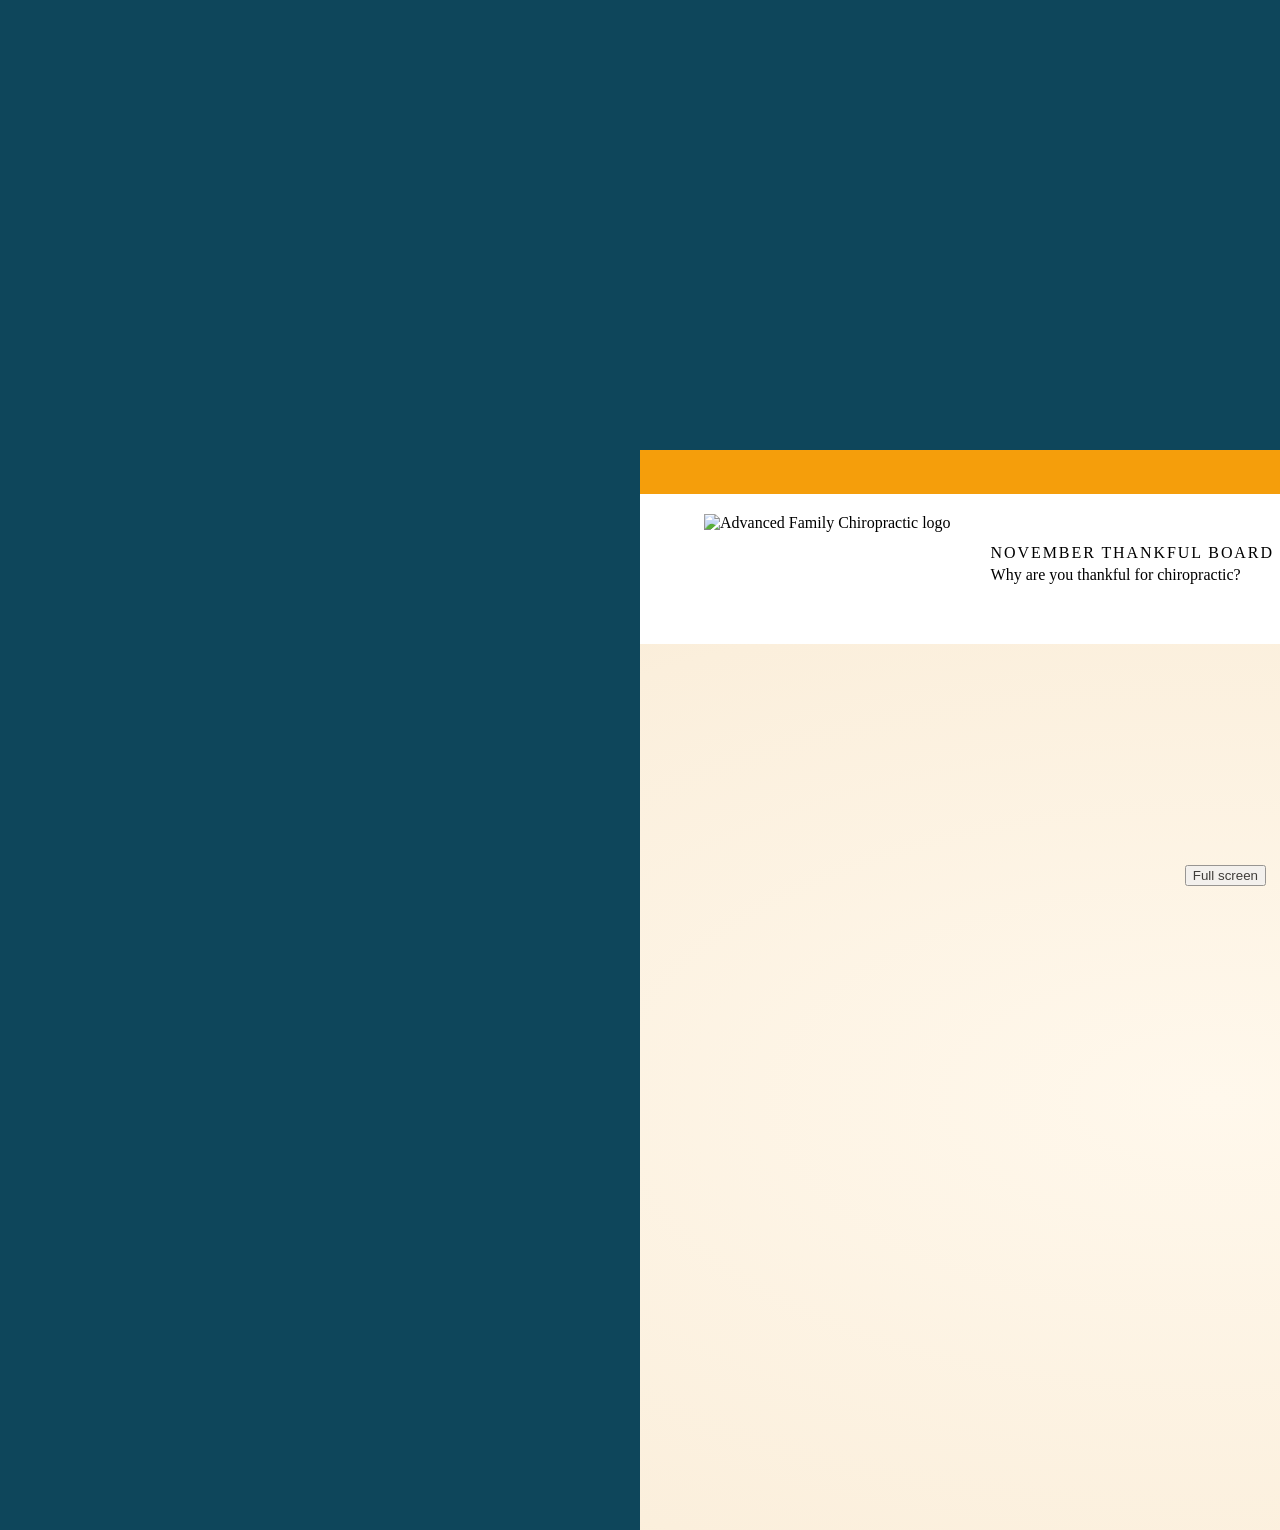
==== tv/index.html @ f01b8c11 "Add hub, patient, staff and TV mockup screens" ====
<!doctype html><html lang="en"><head><meta charset="utf-8"><meta name="viewport" content="width=device-width, initial-scale=1"><meta name="robots" content="noindex, nofollow"><link rel="preconnect" href="https://fonts.googleapis.com"><link rel="preconnect" href="https://fonts.gstatic.com" crossorigin><link href="https://fonts.googleapis.com/css2?family=Manrope:wght@400;500;600;700;800&family=Plus+Jakarta+Sans:wght@600;700;800&family=Caveat:wght@600&display=swap" rel="stylesheet"><title>Waiting room TV: AFC thankful board (design preview)</title><link rel="stylesheet" href="../assets/styles.css">
<style>
html,body{height:100%;overflow:hidden;background:#0E465B}
#stage{position:absolute;left:50%;top:50%;width:1920px;height:1080px;transform-origin:center center;background:radial-gradient(ellipse at 30% 60%,#FFF8EC 0%,#FBEFDC 55%,#F3E2C6 100%);overflow:hidden}
.tvbanner{position:absolute;top:0;left:0;right:0;height:44px;background:#F59E0B;color:#1f1300;font:800 22px/44px var(--font-body);text-align:center;letter-spacing:.03em;z-index:5}
.tvhead{position:absolute;top:44px;left:0;right:0;height:150px;display:flex;align-items:center;padding:0 64px;gap:40px;background:#fff;border-bottom:6px solid var(--primary)}
.tvhead img{height:110px}
.tvhead .t{flex:1}
.tvhead small{font:800 24px var(--font-body);color:var(--primary);text-transform:uppercase;letter-spacing:.12em}
.tvhead h1{font:800 54px/1.1 var(--font-heading);color:var(--primary-dark);margin-top:4px}
.count{text-align:right;font:700 24px var(--font-body);color:var(--slate)}
.count b{display:block;font:800 72px/1 var(--font-heading);color:var(--primary)}
#art{position:absolute;left:40px;top:205px;width:860px;height:860px}
.slot{transition:fill .8s,opacity .8s,transform .8s}
.slot.empty{fill:#fff;fill-opacity:.55;stroke:#96BDCB;stroke-width:4;stroke-dasharray:12 10}
.slot.lit{filter:drop-shadow(0 0 16px rgba(255,200,60,.95))}
@keyframes pop{0%{transform:scale(.2);opacity:0}70%{transform:scale(1.08)}100%{transform:scale(1);opacity:1}}
.new{animation:pop 1s ease-out both;transform-box:fill-box;transform-origin:50% 100%}
.spot{position:absolute;left:940px;top:250px;width:920px;height:640px;background:#fff;border-radius:36px;box-shadow:0 24px 60px rgba(14,70,91,.18);padding:64px 70px;display:flex;flex-direction:column;justify-content:center;border-top:14px solid var(--primary)}
.spot .eyebrow{font:800 26px var(--font-body);color:var(--primary);letter-spacing:.08em;text-transform:uppercase;display:flex;gap:18px;align-items:center}
.spot .eyebrow .tag{background:#FEF3C7;color:#92400E;border-radius:999px;padding:4px 18px;font-size:22px;letter-spacing:.04em}
.spot .eyebrow .tag.fresh{background:#DCFCE7;color:#166534}
.spot .msg{font:800 72px/1.18 var(--font-heading);color:var(--ink);margin-top:28px;transition:opacity .5s}
.spot .msg.small{font-size:58px}
.spot img{width:100%;max-height:400px;object-fit:contain;margin-top:20px}
.spot .fade{opacity:0}
.dots{display:flex;gap:12px;margin-top:40px;flex-wrap:wrap}
.dots i{width:18px;height:18px;border-radius:50%;background:#E5EAF0}
.dots i.on{background:var(--primary)}
.foot{position:absolute;left:940px;top:920px;width:920px;display:flex;align-items:center;gap:28px;color:var(--primary-dark)}
.qr{width:120px;height:120px;border-radius:14px;background:#fff;border:4px dashed var(--primary-light);display:grid;place-items:center;font:800 18px/1.2 var(--font-body);color:var(--primary);text-align:center;flex:none}
.foot b{font:800 40px var(--font-heading);display:block}
.foot span{font:600 26px var(--font-body);color:var(--slate)}
#fs{position:fixed;right:14px;bottom:14px;z-index:9;opacity:.75}
.empty-msg{font:700 56px/1.2 var(--font-heading);color:var(--primary-dark)}
</style></head><body>
<div id="stage">
<div class="tvbanner">Design preview, not live. Sample notes only.</div>
<header class="tvhead"><img src="https://www.afctricities.com/wp-content/uploads/2026/04/Advanced-Family-Chiropractic-Logo-v1.png" alt="Advanced Family Chiropractic logo"><div class="t"><small id="month">November thankful board</small><h1 id="question">Why are you thankful for chiropractic?</h1></div><div class="count"><b id="num">0</b><span id="unit">feathers of thanks</span></div></header>
<svg id="art" viewBox="0 0 900 900" aria-label="Thankful board artwork"></svg>
<section class="spot" id="spot"></section>
<div class="foot"><div class="qr">QR code<br>goes here</div><div><b>Add your note!</b><span>Scan the code or ask for the office iPad.</span></div></div>
</div>
<button class="btn small ghost" id="fs">Full screen</button>
<script src="../assets/app.js"></script>
<script>
(function(){
var NS='http://www.w3.org/2000/svg',art=document.getElementById('art'),E=AFC.esc;
var COLORS={turkey:['#C2410C','#F59E0B','#B91C1C','#D97706','#176D8C','#EA580C','#92400E','#FBBF24','#9F1239','#0E465B','#E8590C','#CA8A04'],
ornaments:['#B91C1C','#FBBF24','#176D8C','#E5E7EB','#9F1239','#F59E0B','#0E465B','#96BDCB'],
hearts:['#E0457B','#BE185D','#F472B6','#B91C1C','#FB7185','#9F1239','#F9A8D4']};
var seen=null,idx=0,timer=null,fresh=null;
function el(t,a,p){var e=document.createElementNS(NS,t);for(var k in a)e.setAttribute(k,a[k]);(p||art).appendChild(e);return e;}
function slots(theme){
 var s=[];
 if(theme==='turkey'){
  var outer=[],inner=[];
  for(var i=0;i<12;i++)outer.push(-77+i*14);
  for(var j=0;j<9;j++)inner.push(-64+j*16);
  function ord(a){return a.slice().sort(function(x,y){return Math.abs(x)-Math.abs(y)||x-y;});}
  ord(outer).forEach(function(a){s.push({kind:'feather',a:a,len:410,w:66});});
  ord(inner).forEach(function(a){s.push({kind:'feather',a:a,len:300,w:58});});
 }else if(theme==='ornaments'){
  for(var r=1;r<=6;r++){var y=210+r*88;var half=(y-90)*0.33;for(var k=0;k<r;k++){var x=r===1?450:450-half+(2*half)*k/(r-1);s.push({kind:'orn',x:x,y:y});}}
 }else{
  ['.##.##.','#######','#######','.#####.','..###..','...#...'].forEach(function(row,gy){row.split('').forEach(function(ch,gx){if(ch==='#')s.push({kind:'heart',x:450+(gx-3)*112,y:190+gy*108});});});
 }
 return s;
}
function drawArt(theme,count,lit,newIdx){
 art.innerHTML='';var S=slots(theme),pal=COLORS[theme];
 if(theme==='turkey'){
  el('ellipse',{cx:450,cy:860,rx:330,ry:26,fill:'#E9D5B0'});
  var g=el('g',{});
  S.slice().reverse().forEach(function(sl,ri){var i=S.length-1-ri;var filled=i<count;
   var fg=el('g',{transform:'translate(450 600) rotate('+sl.a+')'},g);
   var p=el('path',{d:'M0 0C-'+sl.w+' -'+sl.len*0.35+' -'+sl.w+' -'+sl.len*0.75+' 0 -'+sl.len+'C'+sl.w+' -'+sl.len*0.75+' '+sl.w+' -'+sl.len*0.35+' 0 0Z','class':'slot '+(filled?'':'empty')+(i===lit?' lit':'')+(i===newIdx?' new':''),fill:filled?pal[i%pal.length]:'#fff'},fg);
   if(filled)el('path',{d:'M0 -20L0 -'+(sl.len-30),stroke:'rgba(255,255,255,.55)','stroke-width':5,'stroke-linecap':'round',fill:'none'},fg);
  });
  el('path',{d:'M405 790l-10 60M395 850l-25 14M395 850l0 18M395 850l22 12M495 790l10 60M505 850l-22 12M505 850l0 18M505 850l25 14',stroke:'#E8590C','stroke-width':12,'stroke-linecap':'round',fill:'none'});
  el('ellipse',{cx:450,cy:640,rx:165,ry:175,fill:'#8B5A2B'});
  el('ellipse',{cx:450,cy:680,rx:105,ry:125,fill:'#C08552'});
  el('path',{d:'M330 600q-40 80 10 150q30-60 30-130z',fill:'#6F4520'});el('path',{d:'M570 600q40 80-10 150q-30-60-30-130z',fill:'#6F4520'});
  el('circle',{cx:450,cy:430,r:88,fill:'#A0522D'});
  el('circle',{cx:418,cy:410,r:20,fill:'#fff'});el('circle',{cx:482,cy:410,r:20,fill:'#fff'});
  el('circle',{cx:422,cy:414,r:10,fill:'#0F172A'});el('circle',{cx:478,cy:414,r:10,fill:'#0F172A'});
  el('path',{d:'M428 446l22 38l22-38z',fill:'#F59E0B'});
  el('path',{d:'M462 460q24 18 10 62q-26-10-20-50z',fill:'#B91C1C'});
  el('ellipse',{cx:395,cy:462,rx:16,ry:9,fill:'#E9967A',opacity:.7});el('ellipse',{cx:505,cy:462,rx:16,ry:9,fill:'#E9967A',opacity:.7});
 }else if(theme==='ornaments'){
  el('rect',{x:410,y:800,width:80,height:70,rx:8,fill:'#7C4A21'});
  el('path',{d:'M450 90L790 810H110Z',fill:'#2F6E4F'});
  el('path',{d:'M450 90L640 500H260Z',fill:'#3B8762',opacity:.6});
  el('path',{d:'M450 40l14 30 32 4-24 22 6 32-28-16-28 16 6-32-24-22 32-4z',fill:'#FBBF24'});
  S.forEach(function(sl,i){var filled=i<count;el('line',{x1:sl.x,y1:sl.y-44,x2:sl.x,y2:sl.y-30,stroke:'#CBD5E1','stroke-width':4});
   el('circle',{cx:sl.x,cy:sl.y,r:30,'class':'slot '+(filled?'':'empty')+(i===lit?' lit':'')+(i===newIdx?' new':''),fill:filled?pal[i%pal.length]:'#fff'});});
 }else{
  S.forEach(function(sl,i){var filled=i<count;var x=sl.x,y=sl.y;
   el('path',{d:'M'+x+' '+(y+42)+'C'+(x-70)+' '+(y-5)+' '+(x-52)+' '+(y-55)+' '+x+' '+(y-24)+'C'+(x+52)+' '+(y-55)+' '+(x+70)+' '+(y-5)+' '+x+' '+(y+42)+'Z','class':'slot '+(filled?'':'empty')+(i===lit?' lit':'')+(i===newIdx?' new':''),fill:filled?pal[i%pal.length]:'#fff'});});
 }
 return S.length;
}
function approved(){return AFC.all().filter(function(n){return n.status==='approved';}).sort(function(a,b){return (a.approvedTs||a.ts)-(b.approvedTs||b.ts);});}
function render(newId){
 var th=AFC.theme(),list=approved(),total;
 document.getElementById('question').textContent=th.question;
 document.getElementById('month').textContent=th.month+(th.live?' thankful board':' theme preview, coming soon');
 document.getElementById('num').textContent=list.length;
 document.getElementById('unit').textContent=(list.length===1?th.unit:th.units)+' of thanks';
 if(idx>=list.length)idx=0;
 var newIdx=-1;if(newId){list.forEach(function(n,i){if(n.id===newId){idx=i;newIdx=i;}});}
 total=drawArt(th.id,Math.min(list.length,99),list.length?idx:-1,newIdx);
 var spot=document.getElementById('spot');
 if(!list.length){spot.innerHTML='<div class="eyebrow">Our thankful board</div><div class="empty-msg" style="margin-top:24px">Be the first to add a '+th.unit+'!</div>';return;}
 var n=list[idx],shown=Math.min(list.length,total);
 var tag=n.sample?'<span class="tag">Sample</span>':(n.id===fresh?'<span class="tag fresh">New</span>':'');
 var body=n.type==='ink'?'<img src="'+n.img+'" alt="Handwritten thankful note">':'<div class="msg'+(n.text.length>60?' small':'')+'">&ldquo;'+E(n.text)+'&rdquo;</div>';
 spot.innerHTML='<div class="eyebrow">Thankful note '+(idx+1)+' of '+list.length+tag+'</div>'+body+'<div class="dots">'+list.map(function(_,i){return '<i class="'+(i===idx?'on':'')+'"></i>';}).join('')+'</div>';
}
function cycle(){clearInterval(timer);timer=setInterval(function(){var l=approved();if(l.length>1){idx=(idx+1)%l.length;render();}},7000);}
function changed(){
 var ids=approved().map(function(n){return n.id;});var newId=null;
 if(seen){ids.forEach(function(id){if(seen.indexOf(id)<0)newId=id;});}
 seen=ids;if(newId)fresh=newId;render(newId);if(newId)cycle();
}
function fit(){var s=Math.min(innerWidth/1920,innerHeight/1080);document.getElementById('stage').style.transform='translate(-50%,-50%) scale('+s+')';}
window.addEventListener('resize',fit);fit();
document.getElementById('fs').onclick=function(){if(document.documentElement.requestFullscreen)document.documentElement.requestFullscreen();};
var hideT;document.addEventListener('mousemove',function(){var b=document.getElementById('fs');b.style.display='';clearTimeout(hideT);hideT=setTimeout(function(){b.style.display='none';},3000);});
AFC.onChange(changed);changed();cycle();
})();
</script></body></html>
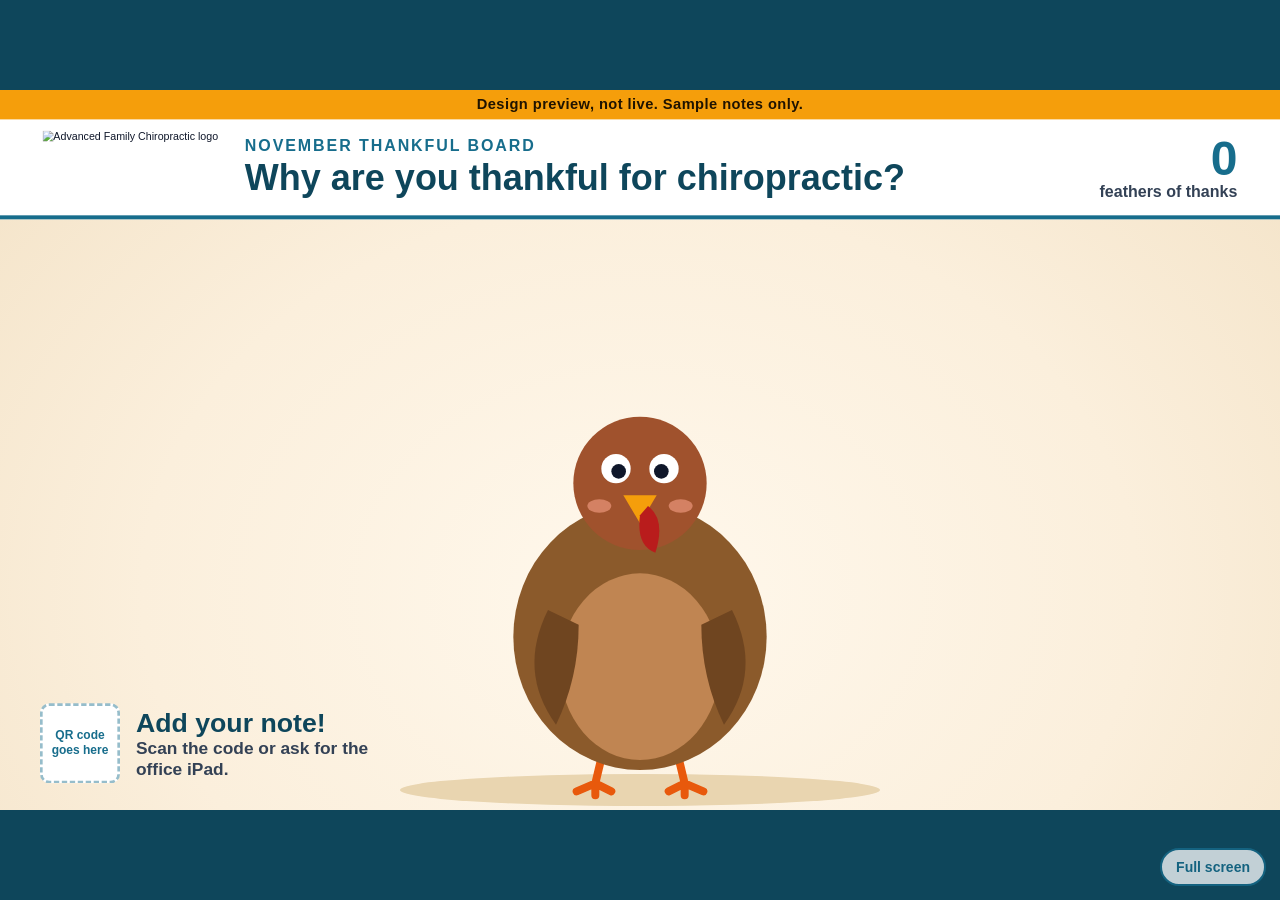
==== commit a0bccbd8: "TV view: turkey alone until a note is approved; each approved note becomes a feather with the words " ====
--- a/tv/index.html
+++ b/tv/index.html
@@ -1,132 +1,116 @@
 <!doctype html><html lang="en"><head><meta charset="utf-8"><meta name="viewport" content="width=device-width, initial-scale=1"><meta name="robots" content="noindex, nofollow"><link rel="preconnect" href="https://fonts.googleapis.com"><link rel="preconnect" href="https://fonts.gstatic.com" crossorigin><link href="https://fonts.googleapis.com/css2?family=Manrope:wght@400;500;600;700;800&family=Plus+Jakarta+Sans:wght@600;700;800&family=Caveat:wght@600&display=swap" rel="stylesheet"><title>Waiting room TV: AFC thankful board (design preview)</title><link rel="stylesheet" href="../assets/styles.css">
 <style>
 html,body{height:100%;overflow:hidden;background:#0E465B}
-#stage{position:absolute;left:50%;top:50%;width:1920px;height:1080px;transform-origin:center center;background:radial-gradient(ellipse at 30% 60%,#FFF8EC 0%,#FBEFDC 55%,#F3E2C6 100%);overflow:hidden}
+#stage{position:absolute;left:50%;top:50%;width:1920px;height:1080px;transform-origin:center center;background:radial-gradient(ellipse at 50% 70%,#FFF8EC 0%,#FBEFDC 55%,#F3E2C6 100%);overflow:hidden}
 .tvbanner{position:absolute;top:0;left:0;right:0;height:44px;background:#F59E0B;color:#1f1300;font:800 22px/44px var(--font-body);text-align:center;letter-spacing:.03em;z-index:5}
-.tvhead{position:absolute;top:44px;left:0;right:0;height:150px;display:flex;align-items:center;padding:0 64px;gap:40px;background:#fff;border-bottom:6px solid var(--primary)}
+.tvhead{position:absolute;top:44px;left:0;right:0;height:150px;display:flex;align-items:center;padding:0 64px;gap:40px;background:#fff;border-bottom:6px solid var(--primary);z-index:4}
 .tvhead img{height:110px}
 .tvhead .t{flex:1}
 .tvhead small{font:800 24px var(--font-body);color:var(--primary);text-transform:uppercase;letter-spacing:.12em}
 .tvhead h1{font:800 54px/1.1 var(--font-heading);color:var(--primary-dark);margin-top:4px}
 .count{text-align:right;font:700 24px var(--font-body);color:var(--slate)}
 .count b{display:block;font:800 72px/1 var(--font-heading);color:var(--primary)}
-#art{position:absolute;left:40px;top:205px;width:860px;height:860px}
-.slot{transition:fill .8s,opacity .8s,transform .8s}
-.slot.empty{fill:#fff;fill-opacity:.55;stroke:#96BDCB;stroke-width:4;stroke-dasharray:12 10}
-.slot.lit{filter:drop-shadow(0 0 16px rgba(255,200,60,.95))}
-@keyframes pop{0%{transform:scale(.2);opacity:0}70%{transform:scale(1.08)}100%{transform:scale(1);opacity:1}}
-.new{animation:pop 1s ease-out both;transform-box:fill-box;transform-origin:50% 100%}
-.spot{position:absolute;left:940px;top:250px;width:920px;height:640px;background:#fff;border-radius:36px;box-shadow:0 24px 60px rgba(14,70,91,.18);padding:64px 70px;display:flex;flex-direction:column;justify-content:center;border-top:14px solid var(--primary)}
-.spot .eyebrow{font:800 26px var(--font-body);color:var(--primary);letter-spacing:.08em;text-transform:uppercase;display:flex;gap:18px;align-items:center}
-.spot .eyebrow .tag{background:#FEF3C7;color:#92400E;border-radius:999px;padding:4px 18px;font-size:22px;letter-spacing:.04em}
-.spot .eyebrow .tag.fresh{background:#DCFCE7;color:#166534}
-.spot .msg{font:800 72px/1.18 var(--font-heading);color:var(--ink);margin-top:28px;transition:opacity .5s}
-.spot .msg.small{font-size:58px}
-.spot img{width:100%;max-height:400px;object-fit:contain;margin-top:20px}
-.spot .fade{opacity:0}
-.dots{display:flex;gap:12px;margin-top:40px;flex-wrap:wrap}
-.dots i{width:18px;height:18px;border-radius:50%;background:#E5EAF0}
-.dots i.on{background:var(--primary)}
-.foot{position:absolute;left:940px;top:920px;width:920px;display:flex;align-items:center;gap:28px;color:var(--primary-dark)}
+#board{position:absolute;left:0;top:0;width:1920px;height:1080px}
+.feather{position:absolute;transform-origin:50% 100%;border-radius:50% 50% 46% 46% / 64% 64% 36% 36%;box-shadow:0 10px 24px rgba(60,30,0,.22);overflow:hidden}
+.feather:before{content:"";position:absolute;left:50%;top:8%;bottom:0;width:5px;margin-left:-2.5px;background:rgba(255,255,255,.35);border-radius:3px}
+.feather .words{position:absolute;left:50%;display:flex;align-items:center;justify-content:center;text-align:center;color:#fff;font:800 26px/1.12 var(--font-heading);text-shadow:0 2px 4px rgba(0,0,0,.35);padding:0 6px}
+.feather .words img{max-width:100%;max-height:100%;background:#fff;border-radius:10px;padding:4px}
+.feather.new{animation:grow 1.2s ease-out both}
+.feather.new{box-shadow:0 0 0 6px rgba(255,214,90,.9),0 0 40px rgba(255,200,60,.9)}
+@keyframes grow{0%{scale:.1;opacity:0}70%{scale:1.06;opacity:1}100%{scale:1;opacity:1}}
+#body{position:absolute;left:0;top:0;width:1920px;height:1080px;pointer-events:none}
+.token{position:absolute;display:flex;align-items:center;justify-content:center;text-align:center;color:#fff;font:800 24px/1.15 var(--font-heading);padding:18px;box-shadow:0 10px 24px rgba(0,0,0,.18);text-shadow:0 2px 4px rgba(0,0,0,.3)}
+.token img{max-width:100%;max-height:100%;background:#fff;border-radius:10px}
+.foot{position:absolute;left:60px;bottom:40px;width:520px;display:flex;align-items:center;gap:24px;color:var(--primary-dark);z-index:3}
 .qr{width:120px;height:120px;border-radius:14px;background:#fff;border:4px dashed var(--primary-light);display:grid;place-items:center;font:800 18px/1.2 var(--font-body);color:var(--primary);text-align:center;flex:none}
 .foot b{font:800 40px var(--font-heading);display:block}
 .foot span{font:600 26px var(--font-body);color:var(--slate)}
 #fs{position:fixed;right:14px;bottom:14px;z-index:9;opacity:.75}
-.empty-msg{font:700 56px/1.2 var(--font-heading);color:var(--primary-dark)}
 </style></head><body>
 <div id="stage">
 <div class="tvbanner">Design preview, not live. Sample notes only.</div>
 <header class="tvhead"><img src="https://www.afctricities.com/wp-content/uploads/2026/04/Advanced-Family-Chiropractic-Logo-v1.png" alt="Advanced Family Chiropractic logo"><div class="t"><small id="month">November thankful board</small><h1 id="question">Why are you thankful for chiropractic?</h1></div><div class="count"><b id="num">0</b><span id="unit">feathers of thanks</span></div></header>
-<svg id="art" viewBox="0 0 900 900" aria-label="Thankful board artwork"></svg>
-<section class="spot" id="spot"></section>
+<div id="board" aria-label="Thankful board"></div>
+<svg id="body" viewBox="0 0 1920 1080" aria-hidden="true"></svg>
 <div class="foot"><div class="qr">QR code<br>goes here</div><div><b>Add your note!</b><span>Scan the code or ask for the office iPad.</span></div></div>
 </div>
 <button class="btn small ghost" id="fs">Full screen</button>
 <script src="../assets/app.js"></script>
 <script>
 (function(){
-var NS='http://www.w3.org/2000/svg',art=document.getElementById('art'),E=AFC.esc;
-var COLORS={turkey:['#C2410C','#F59E0B','#B91C1C','#D97706','#176D8C','#EA580C','#92400E','#FBBF24','#9F1239','#0E465B','#E8590C','#CA8A04'],
-ornaments:['#B91C1C','#FBBF24','#176D8C','#E5E7EB','#9F1239','#F59E0B','#0E465B','#96BDCB'],
-hearts:['#E0457B','#BE185D','#F472B6','#B91C1C','#FB7185','#9F1239','#F9A8D4']};
-var seen=null,idx=0,timer=null,fresh=null;
-function el(t,a,p){var e=document.createElementNS(NS,t);for(var k in a)e.setAttribute(k,a[k]);(p||art).appendChild(e);return e;}
-function slots(theme){
- var s=[];
- if(theme==='turkey'){
-  var outer=[],inner=[];
-  for(var i=0;i<12;i++)outer.push(-77+i*14);
-  for(var j=0;j<9;j++)inner.push(-64+j*16);
-  function ord(a){return a.slice().sort(function(x,y){return Math.abs(x)-Math.abs(y)||x-y;});}
-  ord(outer).forEach(function(a){s.push({kind:'feather',a:a,len:410,w:66});});
-  ord(inner).forEach(function(a){s.push({kind:'feather',a:a,len:300,w:58});});
- }else if(theme==='ornaments'){
-  for(var r=1;r<=6;r++){var y=210+r*88;var half=(y-90)*0.33;for(var k=0;k<r;k++){var x=r===1?450:450-half+(2*half)*k/(r-1);s.push({kind:'orn',x:x,y:y});}}
- }else{
-  ['.##.##.','#######','#######','.#####.','..###..','...#...'].forEach(function(row,gy){row.split('').forEach(function(ch,gx){if(ch==='#')s.push({kind:'heart',x:450+(gx-3)*112,y:190+gy*108});});});
- }
- return s;
+var NS='http://www.w3.org/2000/svg',board=document.getElementById('board'),body=document.getElementById('body'),E=AFC.esc;
+/* Feather colors all carry white text at readable contrast */
+var COLORS={turkey:['#C2410C','#176D8C','#B91C1C','#92400E','#0E465B','#9F1239','#B45309','#155E75','#9A3412','#BE123C','#7C2D12','#1E5A70','#A16207'],
+ornaments:['#B91C1C','#176D8C','#9F1239','#0E465B','#B45309','#2F6E4F'],
+hearts:['#BE185D','#9F1239','#B91C1C','#DB2777','#E11D48']};
+/* Fan of 11 feathers, filled from the center out */
+var ANGLES=[0,-15,15,-30,30,-45,45,-60,60,-75,75];
+var PX=960,PY=820,LEN=600,W=118;
+var seen=null,fresh=null;
+var demo=null;try{var q=new URLSearchParams(location.search).get('demo');if(q!==null)demo=parseInt(q,10)||0;}catch(e){}
+function el(t,a){var e=document.createElementNS(NS,t);for(var k in a)e.setAttribute(k,a[k]);body.appendChild(e);return e;}
+function approved(){
+ var all=AFC.all();
+ if(demo!==null){return all.filter(function(n){return n.sample;}).slice(0,demo).map(function(n){var c={};for(var k in n)c[k]=n[k];c.status='approved';return c;});}
+ return all.filter(function(n){return n.status==='approved';}).sort(function(a,b){return (a.approvedTs||a.ts)-(b.approvedTs||b.ts);});
 }
-function drawArt(theme,count,lit,newIdx){
- art.innerHTML='';var S=slots(theme),pal=COLORS[theme];
- if(theme==='turkey'){
-  el('ellipse',{cx:450,cy:860,rx:330,ry:26,fill:'#E9D5B0'});
-  var g=el('g',{});
-  S.slice().reverse().forEach(function(sl,ri){var i=S.length-1-ri;var filled=i<count;
-   var fg=el('g',{transform:'translate(450 600) rotate('+sl.a+')'},g);
-   var p=el('path',{d:'M0 0C-'+sl.w+' -'+sl.len*0.35+' -'+sl.w+' -'+sl.len*0.75+' 0 -'+sl.len+'C'+sl.w+' -'+sl.len*0.75+' '+sl.w+' -'+sl.len*0.35+' 0 0Z','class':'slot '+(filled?'':'empty')+(i===lit?' lit':'')+(i===newIdx?' new':''),fill:filled?pal[i%pal.length]:'#fff'},fg);
-   if(filled)el('path',{d:'M0 -20L0 -'+(sl.len-30),stroke:'rgba(255,255,255,.55)','stroke-width':5,'stroke-linecap':'round',fill:'none'},fg);
-  });
-  el('path',{d:'M405 790l-10 60M395 850l-25 14M395 850l0 18M395 850l22 12M495 790l10 60M505 850l-22 12M505 850l0 18M505 850l25 14',stroke:'#E8590C','stroke-width':12,'stroke-linecap':'round',fill:'none'});
-  el('ellipse',{cx:450,cy:640,rx:165,ry:175,fill:'#8B5A2B'});
-  el('ellipse',{cx:450,cy:680,rx:105,ry:125,fill:'#C08552'});
-  el('path',{d:'M330 600q-40 80 10 150q30-60 30-130z',fill:'#6F4520'});el('path',{d:'M570 600q40 80-10 150q-30-60-30-130z',fill:'#6F4520'});
-  el('circle',{cx:450,cy:430,r:88,fill:'#A0522D'});
-  el('circle',{cx:418,cy:410,r:20,fill:'#fff'});el('circle',{cx:482,cy:410,r:20,fill:'#fff'});
-  el('circle',{cx:422,cy:414,r:10,fill:'#0F172A'});el('circle',{cx:478,cy:414,r:10,fill:'#0F172A'});
-  el('path',{d:'M428 446l22 38l22-38z',fill:'#F59E0B'});
-  el('path',{d:'M462 460q24 18 10 62q-26-10-20-50z',fill:'#B91C1C'});
-  el('ellipse',{cx:395,cy:462,rx:16,ry:9,fill:'#E9967A',opacity:.7});el('ellipse',{cx:505,cy:462,rx:16,ry:9,fill:'#E9967A',opacity:.7});
- }else if(theme==='ornaments'){
-  el('rect',{x:410,y:800,width:80,height:70,rx:8,fill:'#7C4A21'});
-  el('path',{d:'M450 90L790 810H110Z',fill:'#2F6E4F'});
-  el('path',{d:'M450 90L640 500H260Z',fill:'#3B8762',opacity:.6});
-  el('path',{d:'M450 40l14 30 32 4-24 22 6 32-28-16-28 16 6-32-24-22 32-4z',fill:'#FBBF24'});
-  S.forEach(function(sl,i){var filled=i<count;el('line',{x1:sl.x,y1:sl.y-44,x2:sl.x,y2:sl.y-30,stroke:'#CBD5E1','stroke-width':4});
-   el('circle',{cx:sl.x,cy:sl.y,r:30,'class':'slot '+(filled?'':'empty')+(i===lit?' lit':'')+(i===newIdx?' new':''),fill:filled?pal[i%pal.length]:'#fff'});});
- }else{
-  S.forEach(function(sl,i){var filled=i<count;var x=sl.x,y=sl.y;
-   el('path',{d:'M'+x+' '+(y+42)+'C'+(x-70)+' '+(y-5)+' '+(x-52)+' '+(y-55)+' '+x+' '+(y-24)+'C'+(x+52)+' '+(y-55)+' '+(x+70)+' '+(y-5)+' '+x+' '+(y+42)+'Z','class':'slot '+(filled?'':'empty')+(i===lit?' lit':'')+(i===newIdx?' new':''),fill:filled?pal[i%pal.length]:'#fff'});});
- }
- return S.length;
+function words(n,len){
+ if(n.type==='ink')return '<img src="'+n.img+'" alt="Handwritten thankful note">';
+ var t=n.text||'',fs=t.length>64?19:t.length>40?21:25;
+ return '<span style="font-size:'+fs+'px">'+E(t)+'</span>';
 }
-function approved(){return AFC.all().filter(function(n){return n.status==='approved';}).sort(function(a,b){return (a.approvedTs||a.ts)-(b.approvedTs||b.ts);});}
+function drawTurkey(){
+ body.innerHTML='';
+ el('ellipse',{cx:960,cy:1050,rx:360,ry:24,fill:'#E9D5B0'});
+ el('path',{d:'M905 990l-12 50M893 1040l-28 12M893 1040l0 18M893 1040l24 12M1015 990l12 50M1027 1040l-24 12M1027 1040l0 18M1027 1040l28 12',stroke:'#E8590C','stroke-width':12,'stroke-linecap':'round',fill:'none'});
+ el('ellipse',{cx:960,cy:820,rx:190,ry:200,fill:'#8B5A2B'});
+ el('ellipse',{cx:960,cy:865,rx:120,ry:140,fill:'#C08552'});
+ el('path',{d:'M822 780q-46 92 12 172q34-70 34-150z',fill:'#6F4520'});el('path',{d:'M1098 780q46 92-12 172q-34-70-34-150z',fill:'#6F4520'});
+ el('circle',{cx:960,cy:590,r:100,fill:'#A0522D'});
+ el('circle',{cx:924,cy:568,r:22,fill:'#fff'});el('circle',{cx:996,cy:568,r:22,fill:'#fff'});
+ el('circle',{cx:928,cy:572,r:11,fill:'#0F172A'});el('circle',{cx:992,cy:572,r:11,fill:'#0F172A'});
+ el('path',{d:'M935 608l25 42l25-42z',fill:'#F59E0B'});
+ el('path',{d:'M972 624q27 20 11 70q-29-11-23-56z',fill:'#B91C1C'});
+ el('ellipse',{cx:899,cy:624,rx:18,ry:10,fill:'#E9967A',opacity:.7});el('ellipse',{cx:1021,cy:624,rx:18,ry:10,fill:'#E9967A',opacity:.7});
+}
+function drawFeathers(list,newId){
+ board.innerHTML='';var pal=COLORS.turkey;
+ var show=list.slice(-ANGLES.length);
+ show.forEach(function(n,i){
+  var a=ANGLES[i],f=document.createElement('div');
+  f.className='feather'+(n.id===newId?' new':'');
+  f.style.cssText='left:'+(PX-W/2)+'px;top:'+(PY-LEN)+'px;width:'+W+'px;height:'+LEN+'px;background:'+pal[i%pal.length]+';transform:rotate('+a+'deg)';
+  /* Words run along the feather and always read left to right */
+  var rot=a<0?90:-90,tw=220,th=96,cy=LEN-440;
+  f.innerHTML='<div class="words" style="width:'+tw+'px;height:'+th+'px;margin-left:'+(-tw/2)+'px;top:'+(cy-th/2)+'px;transform:rotate('+rot+'deg)">'+words(n,LEN)+'</div>';
+  board.appendChild(f);
+ });
+}
+function drawTokens(theme,list,newId){
+ body.innerHTML='';board.innerHTML='';var pal=COLORS[theme];
+ var show=list.slice(-12),cols=4,cw=380,chh=230,x0=(1920-cols*cw)/2;
+ show.forEach(function(n,i){var t=document.createElement('div');t.className='token'+(n.id===newId?' new':'');
+  var r=theme==='hearts'?'46% 46% 50% 50% / 40% 40% 60% 60%':'50%';
+  t.style.cssText='left:'+(x0+(i%cols)*cw+20)+'px;top:'+(230+Math.floor(i/cols)*chh+10)+'px;width:'+(cw-40)+'px;height:'+(chh-20)+'px;border-radius:'+r+';background:'+pal[i%pal.length];
+  t.innerHTML=words(n,cw);board.appendChild(t);});
+}
 function render(newId){
- var th=AFC.theme(),list=approved(),total;
+ var th=AFC.theme(),list=approved();
  document.getElementById('question').textContent=th.question;
  document.getElementById('month').textContent=th.month+(th.live?' thankful board':' theme preview, coming soon');
  document.getElementById('num').textContent=list.length;
  document.getElementById('unit').textContent=(list.length===1?th.unit:th.units)+' of thanks';
- if(idx>=list.length)idx=0;
- var newIdx=-1;if(newId){list.forEach(function(n,i){if(n.id===newId){idx=i;newIdx=i;}});}
- total=drawArt(th.id,Math.min(list.length,99),list.length?idx:-1,newIdx);
- var spot=document.getElementById('spot');
- if(!list.length){spot.innerHTML='<div class="eyebrow">Our thankful board</div><div class="empty-msg" style="margin-top:24px">Be the first to add a '+th.unit+'!</div>';return;}
- var n=list[idx],shown=Math.min(list.length,total);
- var tag=n.sample?'<span class="tag">Sample</span>':(n.id===fresh?'<span class="tag fresh">New</span>':'');
- var body=n.type==='ink'?'<img src="'+n.img+'" alt="Handwritten thankful note">':'<div class="msg'+(n.text.length>60?' small':'')+'">&ldquo;'+E(n.text)+'&rdquo;</div>';
- spot.innerHTML='<div class="eyebrow">Thankful note '+(idx+1)+' of '+list.length+tag+'</div>'+body+'<div class="dots">'+list.map(function(_,i){return '<i class="'+(i===idx?'on':'')+'"></i>';}).join('')+'</div>';
+ if(th.id==='turkey'){drawTurkey();drawFeathers(list,newId);}else{drawTokens(th.id,list,newId);}
 }
-function cycle(){clearInterval(timer);timer=setInterval(function(){var l=approved();if(l.length>1){idx=(idx+1)%l.length;render();}},7000);}
 function changed(){
  var ids=approved().map(function(n){return n.id;});var newId=null;
  if(seen){ids.forEach(function(id){if(seen.indexOf(id)<0)newId=id;});}
- seen=ids;if(newId)fresh=newId;render(newId);if(newId)cycle();
+ seen=ids;if(newId)fresh=newId;render(newId);
 }
 function fit(){var s=Math.min(innerWidth/1920,innerHeight/1080);document.getElementById('stage').style.transform='translate(-50%,-50%) scale('+s+')';}
 window.addEventListener('resize',fit);fit();
 document.getElementById('fs').onclick=function(){if(document.documentElement.requestFullscreen)document.documentElement.requestFullscreen();};
 var hideT;document.addEventListener('mousemove',function(){var b=document.getElementById('fs');b.style.display='';clearTimeout(hideT);hideT=setTimeout(function(){b.style.display='none';},3000);});
-AFC.onChange(changed);changed();cycle();
+AFC.onChange(changed);changed();
 })();
 </script></body></html>
--- a/assets/styles.css
+++ b/assets/styles.css
@@ -0,0 +1,21 @@
+:root{--primary:#176D8C;--primary-dark:#0E465B;--primary-light:#96BDCB;--primary-glow:#ECF3F5;--ink:#0F172A;--slate:#334155;--muted:#64748B;--line:#E5EAF0;--bg:#F9FAFB;--gold:#F59E0B;--amber:#FBBF24;
+--font-heading:'Plus Jakarta Sans',sans-serif;--font-body:'Manrope',sans-serif}
+*{box-sizing:border-box}
+html,body{margin:0}
+body{font-family:var(--font-body);color:var(--ink);background:var(--bg);-webkit-text-size-adjust:100%}
+h1,h2,h3{font-family:var(--font-heading);margin:0}
+.preview-banner{background:var(--gold);color:#1f1300;text-align:center;font:700 14px/1.3 var(--font-body);padding:8px 12px;letter-spacing:.02em}
+.preview-banner a{color:#1f1300}
+.topbar{display:flex;align-items:center;justify-content:space-between;gap:12px;padding:14px 20px;background:#fff;border-bottom:1px solid var(--line)}
+.topbar img{height:52px;width:auto;display:block}
+.topbar nav a{color:var(--primary);font-weight:700;text-decoration:none;font-size:14px;margin-left:14px}
+.btn{font:700 16px var(--font-body);border-radius:999px;border:2px solid var(--primary);background:var(--primary);color:#fff;padding:12px 22px;cursor:pointer;min-height:48px}
+.btn:disabled{opacity:.45;cursor:not-allowed}
+.btn.ghost{background:#fff;color:var(--primary)}
+.btn.small{font-size:14px;padding:8px 14px;min-height:38px}
+.btn.danger{background:#fff;color:#B42318;border-color:#F1B8B3}
+.btn.ok{background:#127a4a;border-color:#127a4a}
+.card{background:#fff;border:1px solid var(--line);border-radius:18px;box-shadow:0 6px 24px rgba(15,23,42,.06)}
+.badge{display:inline-block;font:700 12px var(--font-body);padding:3px 9px;border-radius:999px;background:var(--primary-glow);color:var(--primary-dark)}
+.badge.sample{background:#FEF3C7;color:#92400E}
+.muted{color:var(--muted)}
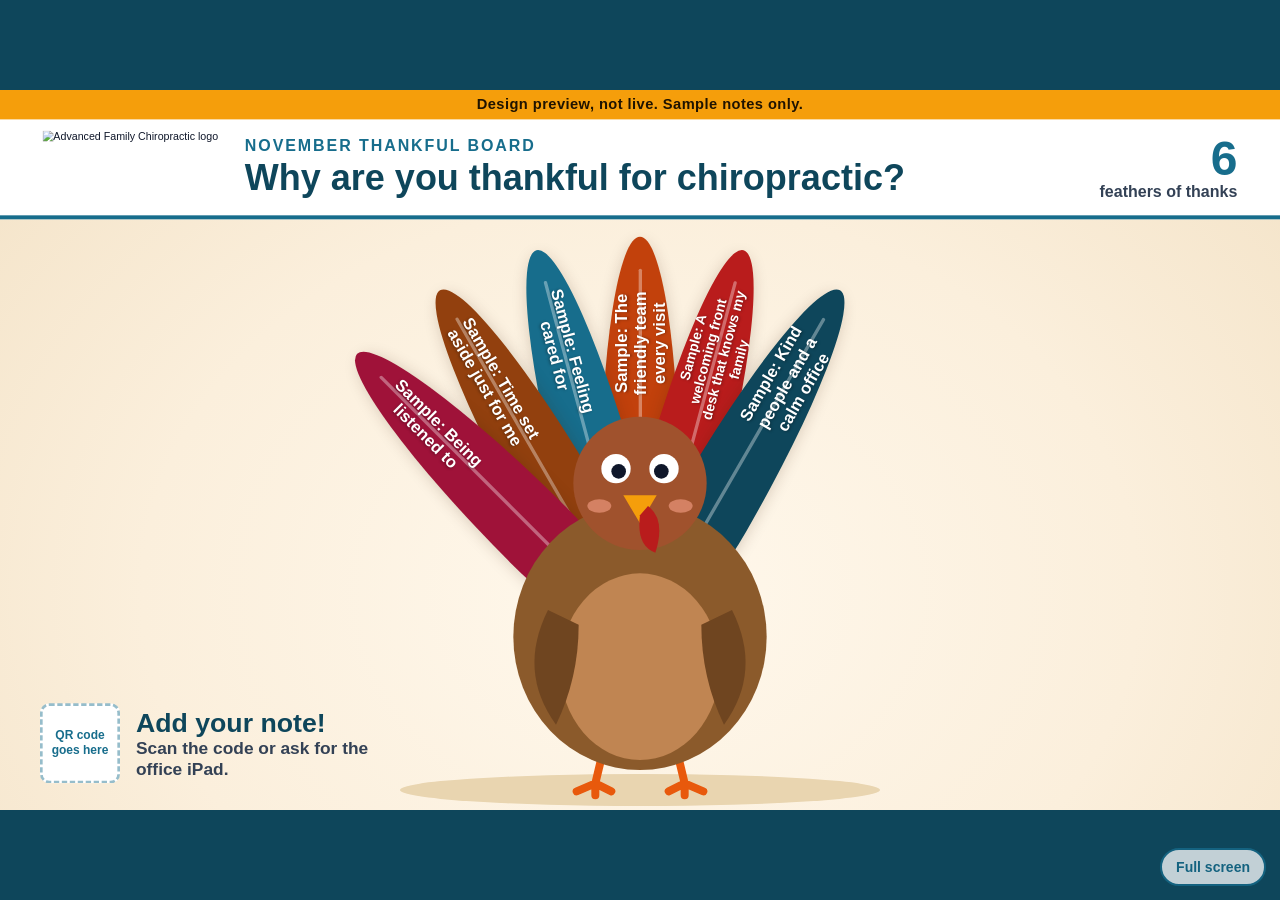
==== commit 2af1acdd: "TV view: show the 6 sample notes as feathers by default (plus real approved notes); ?demo=0 still sh" ====
--- a/tv/index.html
+++ b/tv/index.html
@@ -52,7 +52,8 @@
 function approved(){
  var all=AFC.all();
  if(demo!==null){return all.filter(function(n){return n.sample;}).slice(0,demo).map(function(n){var c={};for(var k in n)c[k]=n[k];c.status='approved';return c;});}
- return all.filter(function(n){return n.status==='approved';}).sort(function(a,b){return (a.approvedTs||a.ts)-(b.approvedTs||b.ts);});
+ /* Default display: the 6 sample notes as feathers (unless staff declined one) plus every real approved note */
+ return all.filter(function(n){return n.sample?n.status!=='declined':n.status==='approved';}).sort(function(a,b){return (a.status==='approved'?(a.approvedTs||a.ts):a.ts)-(b.status==='approved'?(b.approvedTs||b.ts):b.ts);});
 }
 function words(n,len){
  if(n.type==='ink')return '<img src="'+n.img+'" alt="Handwritten thankful note">';
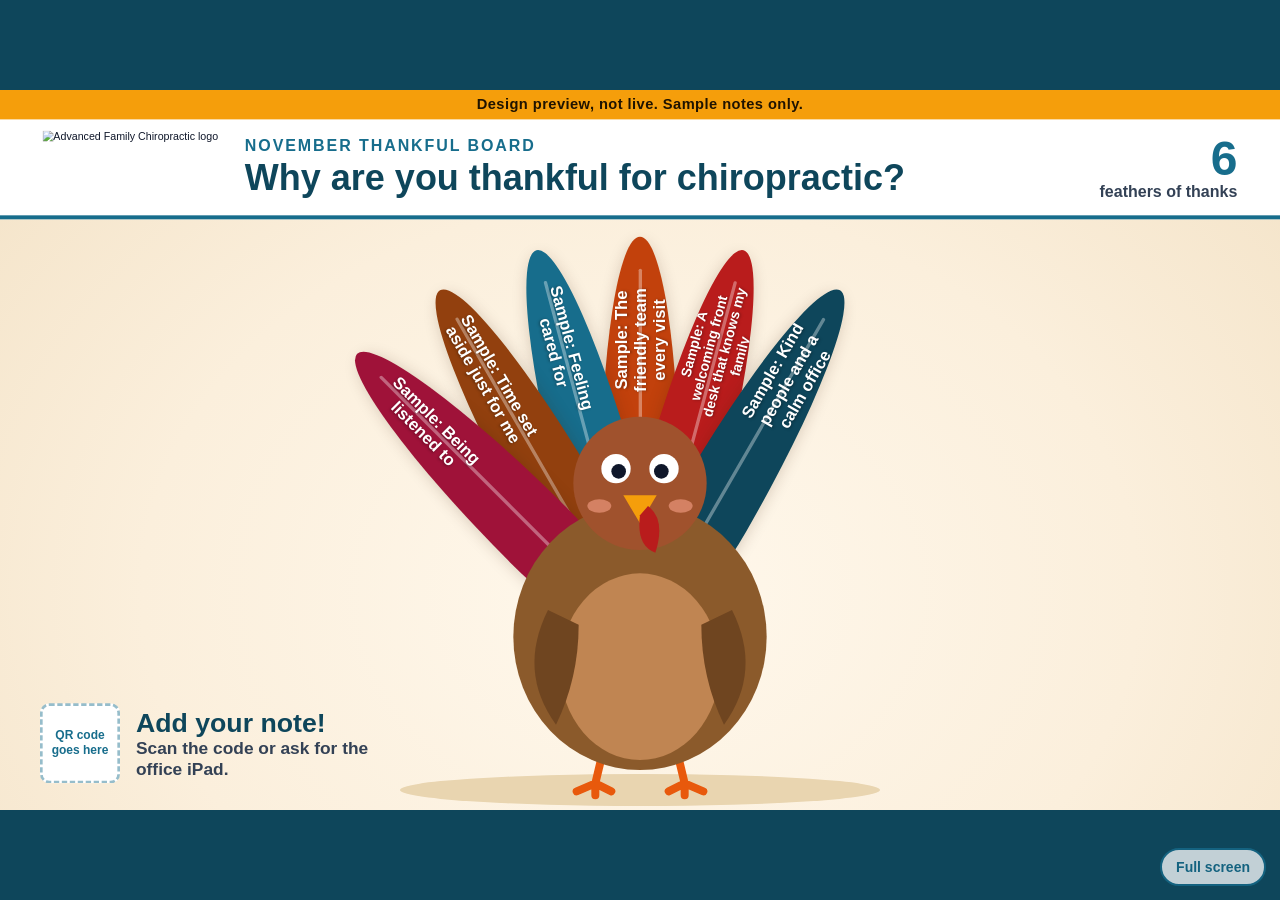
==== commit 017b349f: "Revise thankful board: handwriting on feather color, feathers stack and turkey shrinks" ====
--- a/tv/index.html
+++ b/tv/index.html
@@ -10,17 +10,18 @@
 .tvhead h1{font:800 54px/1.1 var(--font-heading);color:var(--primary-dark);margin-top:4px}
 .count{text-align:right;font:700 24px var(--font-body);color:var(--slate)}
 .count b{display:block;font:800 72px/1 var(--font-heading);color:var(--primary)}
+#flock{position:absolute;left:0;top:0;width:1920px;height:1080px;transform-origin:960px 1040px;transition:transform .7s ease}
 #board{position:absolute;left:0;top:0;width:1920px;height:1080px}
 .feather{position:absolute;transform-origin:50% 100%;border-radius:50% 50% 46% 46% / 64% 64% 36% 36%;box-shadow:0 10px 24px rgba(60,30,0,.22);overflow:hidden}
 .feather:before{content:"";position:absolute;left:50%;top:8%;bottom:0;width:5px;margin-left:-2.5px;background:rgba(255,255,255,.35);border-radius:3px}
 .feather .words{position:absolute;left:50%;display:flex;align-items:center;justify-content:center;text-align:center;color:#fff;font:800 26px/1.12 var(--font-heading);text-shadow:0 2px 4px rgba(0,0,0,.35);padding:0 6px}
-.feather .words img{max-width:100%;max-height:100%;background:#fff;border-radius:10px;padding:4px}
+.feather .words img{max-width:100%;max-height:100%;background:transparent;padding:0;filter:brightness(0) invert(1)}
 .feather.new{animation:grow 1.2s ease-out both}
 .feather.new{box-shadow:0 0 0 6px rgba(255,214,90,.9),0 0 40px rgba(255,200,60,.9)}
 @keyframes grow{0%{scale:.1;opacity:0}70%{scale:1.06;opacity:1}100%{scale:1;opacity:1}}
 #body{position:absolute;left:0;top:0;width:1920px;height:1080px;pointer-events:none}
 .token{position:absolute;display:flex;align-items:center;justify-content:center;text-align:center;color:#fff;font:800 24px/1.15 var(--font-heading);padding:18px;box-shadow:0 10px 24px rgba(0,0,0,.18);text-shadow:0 2px 4px rgba(0,0,0,.3)}
-.token img{max-width:100%;max-height:100%;background:#fff;border-radius:10px}
+.token img{max-width:100%;max-height:100%;background:transparent;filter:brightness(0) invert(1)}
 .foot{position:absolute;left:60px;bottom:40px;width:520px;display:flex;align-items:center;gap:24px;color:var(--primary-dark);z-index:3}
 .qr{width:120px;height:120px;border-radius:14px;background:#fff;border:4px dashed var(--primary-light);display:grid;place-items:center;font:800 18px/1.2 var(--font-body);color:var(--primary);text-align:center;flex:none}
 .foot b{font:800 40px var(--font-heading);display:block}
@@ -30,35 +31,99 @@
 <div id="stage">
 <div class="tvbanner">Design preview, not live. Sample notes only.</div>
 <header class="tvhead"><img src="https://www.afctricities.com/wp-content/uploads/2026/04/Advanced-Family-Chiropractic-Logo-v1.png" alt="Advanced Family Chiropractic logo"><div class="t"><small id="month">November thankful board</small><h1 id="question">Why are you thankful for chiropractic?</h1></div><div class="count"><b id="num">0</b><span id="unit">feathers of thanks</span></div></header>
+<div id="flock">
 <div id="board" aria-label="Thankful board"></div>
 <svg id="body" viewBox="0 0 1920 1080" aria-hidden="true"></svg>
+</div>
 <div class="foot"><div class="qr">QR code<br>goes here</div><div><b>Add your note!</b><span>Scan the code or ask for the office iPad.</span></div></div>
 </div>
 <button class="btn small ghost" id="fs">Full screen</button>
 <script src="../assets/app.js"></script>
 <script>
 (function(){
-var NS='http://www.w3.org/2000/svg',board=document.getElementById('board'),body=document.getElementById('body'),E=AFC.esc;
-/* Feather colors all carry white text at readable contrast */
+var NS='http://www.w3.org/2000/svg',board=document.getElementById('board'),body=document.getElementById('body'),flock=document.getElementById('flock'),E=AFC.esc;
 var COLORS={turkey:['#C2410C','#176D8C','#B91C1C','#92400E','#0E465B','#9F1239','#B45309','#155E75','#9A3412','#BE123C','#7C2D12','#1E5A70','#A16207'],
 ornaments:['#B91C1C','#176D8C','#9F1239','#0E465B','#B45309','#2F6E4F'],
 hearts:['#BE185D','#9F1239','#B91C1C','#DB2777','#E11D48']};
-/* Fan of 11 feathers, filled from the center out */
-var ANGLES=[0,-15,15,-30,30,-45,45,-60,60,-75,75];
-var PX=960,PY=820,LEN=600,W=118;
+var BASE_ANGLES=[0,-15,15,-30,30,-45,45,-60,60,-75,75];
+var PX=960,PY=820,BASE_LEN=600,BASE_W=118,ORIGIN_X=960,ORIGIN_Y=1040;
+var SAFE={top:214,left:36,right:1884,bottom:1070};
 var seen=null,fresh=null;
 var demo=null;try{var q=new URLSearchParams(location.search).get('demo');if(q!==null)demo=parseInt(q,10)||0;}catch(e){}
+var DEMO_TEXT=['Sample: The friendly team every visit','Sample: Feeling cared for','Sample: A welcoming front desk that knows my family','Sample: Time set aside just for me','Sample: Kind people and a calm office','Sample: Being listened to','Sample: Less pain on busy days','Sample: A calm place to land','Sample: They know my family','Sample: Sleeping better','Sample: Easy to get in','Sample: I can move again','Sample: Health I can count on','Sample: They always listen','Sample: Help with my back','Sample: Feeling like myself','Sample: Grateful for this care','Sample: So much support','Sample: Better days ahead','Sample: Relief that lasts'];
 function el(t,a){var e=document.createElementNS(NS,t);for(var k in a)e.setAttribute(k,a[k]);body.appendChild(e);return e;}
+function inkImage(text){
+ var o=document.createElement('canvas');o.width=520;o.height=200;
+ var x=o.getContext('2d');x.fillStyle='#0E465B';
+ var fs=56;do{x.font='600 '+fs+'px Caveat, cursive';fs-=3;}while(x.measureText(text).width>480&&fs>22);
+ x.textAlign='center';x.textBaseline='middle';x.fillText(text,260,100);
+ return o.toDataURL('image/png');
+}
+function demoNotes(n){
+ var t=Date.now(),out=[];
+ for(var i=0;i<n;i++){
+  var raw=DEMO_TEXT[i%DEMO_TEXT.length];
+  var label=i<DEMO_TEXT.length?raw:('Sample: '+raw.replace(/^Sample: /,''));
+  var ink=(i%5===1);
+  var note={id:'d'+i,status:'approved',sample:true,ts:t-(n-i)*1000};
+  if(ink){note.type='ink';note.img=inkImage(label.replace(/^Sample: /,''));note.text='';}
+  else{note.type='text';note.text=label;}
+  out.push(note);
+ }
+ return out;
+}
 function approved(){
  var all=AFC.all();
- if(demo!==null){return all.filter(function(n){return n.sample;}).slice(0,demo).map(function(n){var c={};for(var k in n)c[k]=n[k];c.status='approved';return c;});}
- /* Default display: the 6 sample notes as feathers (unless staff declined one) plus every real approved note */
+ if(demo!==null)return demoNotes(demo);
  return all.filter(function(n){return n.sample?n.status!=='declined':n.status==='approved';}).sort(function(a,b){return (a.status==='approved'?(a.approvedTs||a.ts):a.ts)-(b.status==='approved'?(b.approvedTs||b.ts):b.ts);});
 }
-function words(n,len){
+function words(n){
  if(n.type==='ink')return '<img src="'+n.img+'" alt="Handwritten thankful note">';
  var t=n.text||'',fs=t.length>64?19:t.length>40?21:25;
  return '<span style="font-size:'+fs+'px">'+E(t)+'</span>';
+}
+function centerOut(angles){return angles.slice().sort(function(a,b){return Math.abs(a)-Math.abs(b)||a-b;});}
+function ringAngles(layer){
+ if(layer===0)return BASE_ANGLES.slice();
+ var spread=75+Math.min(layer,4)*8;
+ var count=11+layer*2;
+ var step=(2*spread)/(count-1);
+ var start=-spread;
+ if(layer%2){start=-spread+step/2;count-=1;}
+ var a=[];for(var i=0;i<count;i++)a.push(Math.round((start+i*step)*10)/10);
+ return centerOut(a);
+}
+function layout(n){
+ var slots=[],used=0,layer=0;
+ while(used<n){
+  var angles=ringAngles(layer),len=BASE_LEN+layer*110;
+  for(var i=0;i<angles.length&&used<n;i++){
+   var j=used,jitA=layer?Math.sin(j*2.17+layer)*1.8:0,jitL=layer?Math.sin(j*3.11+layer*1.7)*12:0;
+   slots.push({angle:angles[i]+jitA,len:len+jitL,w:BASE_W,layer:layer});
+   used++;
+  }
+  layer++;
+  if(layer>20)break;
+ }
+ return slots;
+}
+function tipPoint(sl){
+ var rad=sl.angle*Math.PI/180;
+ return {x:PX+Math.sin(rad)*sl.len,y:PY-Math.cos(rad)*sl.len,tx:PX+Math.sin(rad)*sl.len+Math.cos(rad)*(sl.w/2),ty:PY-Math.cos(rad)*sl.len,ux:PX+Math.sin(rad)*sl.len-Math.cos(rad)*(sl.w/2),uy:PY-Math.cos(rad)*sl.len};
+}
+function fitScale(slots){
+ var pts=[{x:600,y:1050},{x:1320,y:1050},{x:960,y:490},{x:776,y:780},{x:1144,y:780}];
+ slots.forEach(function(sl){var p=tipPoint(sl);pts.push({x:p.x,y:p.y},{x:p.tx,y:p.y},{x:p.ux,y:p.y});});
+ var s=1;
+ pts.forEach(function(p){
+  var dx=p.x-ORIGIN_X,dy=p.y-ORIGIN_Y;
+  if(dy<0){var a=(SAFE.top-ORIGIN_Y)/dy;if(a<s)s=a;}
+  if(dy>0){var b=(SAFE.bottom-ORIGIN_Y)/dy;if(b<s)s=b;}
+  if(dx<0){var c=(SAFE.left-ORIGIN_X)/dx;if(c<s)s=c;}
+  if(dx>0){var d=(SAFE.right-ORIGIN_X)/dx;if(d<s)s=d;}
+ });
+ if(s>1)s=1;if(s<0.38)s=0.38;
+ return Math.round(s*1000)/1000;
 }
 function drawTurkey(){
  body.innerHTML='';
@@ -76,24 +141,28 @@
 }
 function drawFeathers(list,newId){
  board.innerHTML='';var pal=COLORS.turkey;
- var show=list.slice(-ANGLES.length);
- show.forEach(function(n,i){
-  var a=ANGLES[i],f=document.createElement('div');
+ var slots=layout(list.length);
+ flock.style.transform='scale('+fitScale(slots)+')';
+ list.forEach(function(n,i){
+  var sl=slots[i],a=sl.angle,len=sl.len,w=sl.w;
+  var f=document.createElement('div');
   f.className='feather'+(n.id===newId?' new':'');
-  f.style.cssText='left:'+(PX-W/2)+'px;top:'+(PY-LEN)+'px;width:'+W+'px;height:'+LEN+'px;background:'+pal[i%pal.length]+';transform:rotate('+a+'deg)';
-  /* Words run along the feather and always read left to right */
-  var rot=a<0?90:-90,tw=220,th=96,cy=LEN-440;
-  f.innerHTML='<div class="words" style="width:'+tw+'px;height:'+th+'px;margin-left:'+(-tw/2)+'px;top:'+(cy-th/2)+'px;transform:rotate('+rot+'deg)">'+words(n,LEN)+'</div>';
+  f.style.cssText='left:'+(PX-w/2)+'px;top:'+(PY-len)+'px;width:'+w+'px;height:'+len+'px;background:'+pal[i%pal.length]+';transform:rotate('+a+'deg)';
+  var rot=a<0?90:-90,tw=220,th=96,cy=155;
+  f.innerHTML='<div class="words" style="width:'+tw+'px;height:'+th+'px;margin-left:'+(-tw/2)+'px;top:'+(cy-th/2)+'px;transform:rotate('+rot+'deg)">'+words(n)+'</div>';
   board.appendChild(f);
  });
 }
 function drawTokens(theme,list,newId){
- body.innerHTML='';board.innerHTML='';var pal=COLORS[theme];
- var show=list.slice(-12),cols=4,cw=380,chh=230,x0=(1920-cols*cw)/2;
+ body.innerHTML='';board.innerHTML='';flock.style.transform='scale(1)';
+ var pal=COLORS[theme];
+ var show=list.slice(),cols=4,rows=Math.max(3,Math.ceil(show.length/cols));
+ var cw=Math.min(380,1600/cols),chh=Math.min(230,(1080-240)/rows),x0=(1920-cols*cw)/2;
+ var scale=1;if(230+rows*chh>980){scale=(980-230)/(rows*chh);chh=chh;}
  show.forEach(function(n,i){var t=document.createElement('div');t.className='token'+(n.id===newId?' new':'');
   var r=theme==='hearts'?'46% 46% 50% 50% / 40% 40% 60% 60%':'50%';
-  t.style.cssText='left:'+(x0+(i%cols)*cw+20)+'px;top:'+(230+Math.floor(i/cols)*chh+10)+'px;width:'+(cw-40)+'px;height:'+(chh-20)+'px;border-radius:'+r+';background:'+pal[i%pal.length];
-  t.innerHTML=words(n,cw);board.appendChild(t);});
+  t.style.cssText='left:'+(x0+(i%cols)*cw+20)+'px;top:'+(230+Math.floor(i/cols)*chh+10)+'px;width:'+(cw-40)+'px;height:'+(chh-20)+'px;border-radius:'+r+';background:'+pal[i%pal.length]+';transform:scale('+scale+')';
+  t.innerHTML=words(n);board.appendChild(t);});
 }
 function render(newId){
  var th=AFC.theme(),list=approved();
@@ -112,6 +181,7 @@
 window.addEventListener('resize',fit);fit();
 document.getElementById('fs').onclick=function(){if(document.documentElement.requestFullscreen)document.documentElement.requestFullscreen();};
 var hideT;document.addEventListener('mousemove',function(){var b=document.getElementById('fs');b.style.display='';clearTimeout(hideT);hideT=setTimeout(function(){b.style.display='none';},3000);});
-AFC.onChange(changed);changed();
+function start(){AFC.onChange(changed);changed();}
+if(document.fonts&&document.fonts.ready)document.fonts.ready.then(start).catch(start);else start();
 })();
 </script></body></html>
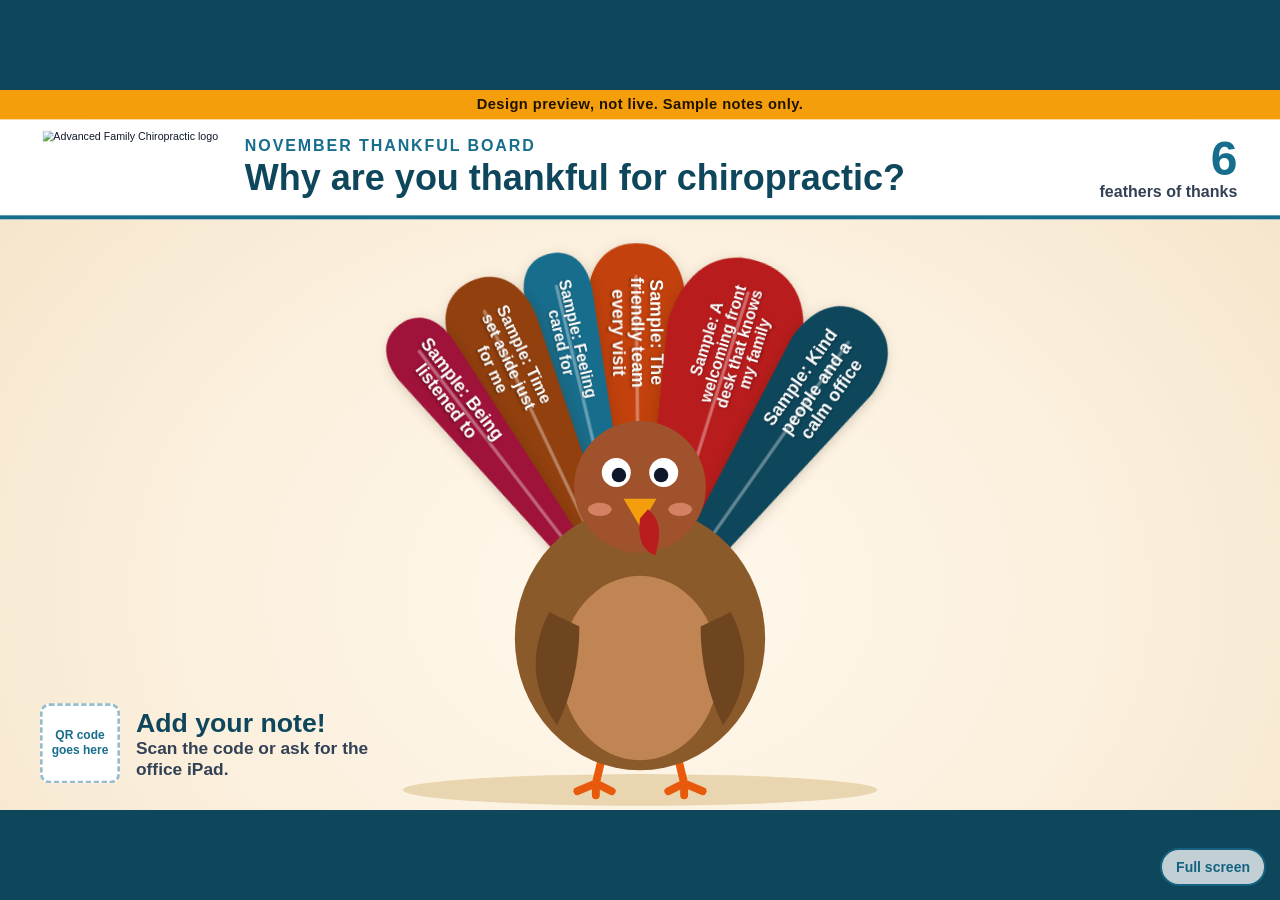
==== commit 9328a99a: "TV view: layered rings of feathers like a turkey tail (shorter front ring, longer rings behind, new " ====
--- a/tv/index.html
+++ b/tv/index.html
@@ -11,15 +11,17 @@
 .count{text-align:right;font:700 24px var(--font-body);color:var(--slate)}
 .count b{display:block;font:800 72px/1 var(--font-heading);color:var(--primary)}
 #flock{position:absolute;left:0;top:0;width:1920px;height:1080px;transform-origin:960px 1040px;transition:transform .7s ease}
-#board{position:absolute;left:0;top:0;width:1920px;height:1080px}
-.feather{position:absolute;transform-origin:50% 100%;border-radius:50% 50% 46% 46% / 64% 64% 36% 36%;box-shadow:0 10px 24px rgba(60,30,0,.22);overflow:hidden}
-.feather:before{content:"";position:absolute;left:50%;top:8%;bottom:0;width:5px;margin-left:-2.5px;background:rgba(255,255,255,.35);border-radius:3px}
-.feather .words{position:absolute;left:50%;display:flex;align-items:center;justify-content:center;text-align:center;color:#fff;font:800 26px/1.12 var(--font-heading);text-shadow:0 2px 4px rgba(0,0,0,.35);padding:0 6px}
+#board{position:absolute;left:0;top:0;width:1920px;height:1080px;z-index:1}
+.feather{position:absolute;transform-origin:50% 100%;filter:drop-shadow(0 8px 10px rgba(60,30,0,.24))}
+.feather .vane{position:absolute;left:0;top:0;width:100%;height:100%;overflow:hidden}
+.feather .vane:before{content:"";position:absolute;left:50%;top:8%;bottom:0;width:5px;margin-left:-2.5px;background:rgba(255,255,255,.35);border-radius:3px}
+.feather .words{position:absolute;left:50%;display:flex;align-items:center;justify-content:center;text-align:center;color:#fff;font:800 26px/1.08 var(--font-heading);text-shadow:0 2px 4px rgba(0,0,0,.35);padding:0}
+.feather .words span{display:block;max-width:100%}
 .feather .words img{max-width:100%;max-height:100%;background:transparent;padding:0;filter:brightness(0) invert(1)}
 .feather.new{animation:grow 1.2s ease-out both}
-.feather.new{box-shadow:0 0 0 6px rgba(255,214,90,.9),0 0 40px rgba(255,200,60,.9)}
+.feather.new{filter:drop-shadow(0 0 6px rgba(255,214,90,1)) drop-shadow(0 0 22px rgba(255,200,60,.95))}
 @keyframes grow{0%{scale:.1;opacity:0}70%{scale:1.06;opacity:1}100%{scale:1;opacity:1}}
-#body{position:absolute;left:0;top:0;width:1920px;height:1080px;pointer-events:none}
+#body{position:absolute;left:0;top:0;width:1920px;height:1080px;pointer-events:none;z-index:2}
 .token{position:absolute;display:flex;align-items:center;justify-content:center;text-align:center;color:#fff;font:800 24px/1.15 var(--font-heading);padding:18px;box-shadow:0 10px 24px rgba(0,0,0,.18);text-shadow:0 2px 4px rgba(0,0,0,.3)}
 .token img{max-width:100%;max-height:100%;background:transparent;filter:brightness(0) invert(1)}
 .foot{position:absolute;left:60px;bottom:40px;width:520px;display:flex;align-items:center;gap:24px;color:var(--primary-dark);z-index:3}
@@ -45,8 +47,9 @@
 var COLORS={turkey:['#C2410C','#176D8C','#B91C1C','#92400E','#0E465B','#9F1239','#B45309','#155E75','#9A3412','#BE123C','#7C2D12','#1E5A70','#A16207'],
 ornaments:['#B91C1C','#176D8C','#9F1239','#0E465B','#B45309','#2F6E4F'],
 hearts:['#BE185D','#9F1239','#B91C1C','#DB2777','#E11D48']};
-var BASE_ANGLES=[0,-15,15,-30,30,-45,45,-60,60,-75,75];
-var PX=960,PY=820,BASE_LEN=600,BASE_W=118,ORIGIN_X=960,ORIGIN_Y=1040;
+/* Layered rings like a real turkey tail: ring 0 (front) holds the shortest feathers; each ring behind is longer so its tip, where the words sit, shows past the ring in front. A new ring starts only when the ring in front is full. */
+var PX=960,PY=820,ORIGIN_X=960,ORIGIN_Y=1040;
+var RING={first:600,step:240,spread:78,tip:40,text:190,minW:80};
 var SAFE={top:214,left:36,right:1884,bottom:1070};
 var seen=null,fresh=null;
 var demo=null;try{var q=new URLSearchParams(location.search).get('demo');if(q!==null)demo=parseInt(q,10)||0;}catch(e){}
@@ -54,9 +57,13 @@
 function el(t,a){var e=document.createElementNS(NS,t);for(var k in a)e.setAttribute(k,a[k]);body.appendChild(e);return e;}
 function inkImage(text){
  var o=document.createElement('canvas');o.width=520;o.height=200;
- var x=o.getContext('2d');x.fillStyle='#0E465B';
- var fs=56;do{x.font='600 '+fs+'px Caveat, cursive';fs-=3;}while(x.measureText(text).width>480&&fs>22);
- x.textAlign='center';x.textBaseline='middle';x.fillText(text,260,100);
+ var x=o.getContext('2d');x.fillStyle='#0E465B';x.font='600 64px Caveat, cursive';
+ var lines=[text];
+ if(x.measureText(text).width>480){var w=text.split(' '),best=1,bd=1e9;for(var i=1;i<w.length;i++){var d=Math.abs(x.measureText(w.slice(0,i).join(' ')).width-x.measureText(w.slice(i).join(' ')).width);if(d<bd){bd=d;best=i;}}lines=[w.slice(0,best).join(' '),w.slice(best).join(' ')];}
+ var fs=lines.length>1?64:72;do{x.font='600 '+fs+'px Caveat, cursive';fs-=3;}while(Math.max.apply(null,lines.map(function(l){return x.measureText(l).width;}))>490&&fs>22);
+ x.textAlign='center';x.textBaseline='middle';
+ x.strokeStyle='#0E465B';x.lineWidth=4;x.lineJoin='round';
+ if(lines.length>1){x.strokeText(lines[0],260,62);x.fillText(lines[0],260,62);x.strokeText(lines[1],260,138);x.fillText(lines[1],260,138);}else{x.strokeText(text,260,100);x.fillText(text,260,100);}
  return o.toDataURL('image/png');
 }
 function demoNotes(n){
@@ -79,51 +86,88 @@
 }
 function words(n){
  if(n.type==='ink')return '<img src="'+n.img+'" alt="Handwritten thankful note">';
- var t=n.text||'',fs=t.length>64?19:t.length>40?21:25;
- return '<span style="font-size:'+fs+'px">'+E(t)+'</span>';
-}
-function centerOut(angles){return angles.slice().sort(function(a,b){return Math.abs(a)-Math.abs(b)||a-b;});}
-function ringAngles(layer){
- if(layer===0)return BASE_ANGLES.slice();
- var spread=75+Math.min(layer,4)*8;
- var count=11+layer*2;
- var step=(2*spread)/(count-1);
- var start=-spread;
- if(layer%2){start=-spread+step/2;count-=1;}
- var a=[];for(var i=0;i<count;i++)a.push(Math.round((start+i*step)*10)/10);
- return centerOut(a);
-}
-function layout(n){
- var slots=[],used=0,layer=0;
- while(used<n){
-  var angles=ringAngles(layer),len=BASE_LEN+layer*110;
-  for(var i=0;i<angles.length&&used<n;i++){
-   var j=used,jitA=layer?Math.sin(j*2.17+layer)*1.8:0,jitL=layer?Math.sin(j*3.11+layer*1.7)*12:0;
-   slots.push({angle:angles[i]+jitA,len:len+jitL,w:BASE_W,layer:layer});
-   used++;
+ return '<span>'+E(n.text||'')+'</span>';
+}
+function centerOut(angles){return angles.slice().sort(function(x,y){return Math.abs(x)-Math.abs(y)||x-y;});}
+function ringInfo(k){
+ var len=RING.first+k*RING.step,rIn=len-RING.tip-RING.text,span=2*RING.spread*Math.PI/180;
+ var count=Math.floor(span/(RING.minW/rIn))+1;
+ return {len:len,rIn:rIn,count:count,stepRad:span/(count-1)};
+}
+/* Longer notes get a slightly wider feather and shorter notes a slightly narrower one, so every note can use a readable size. */
+function weight(n){
+ if(n.type==='ink')return 1;
+ var c=(n.text||'').length;return Math.max(0.8,Math.min(1.7,c/32));
+}
+function layout(list){
+ var slots=[],k=0,i=0,n=list.length;
+ while(i<n&&k<12){
+  var r=ringInfo(k),grp=[],sum=0;
+  while(i<n){var w=weight(list[i]);if(grp.length&&sum+w>r.count+0.001)break;grp.push(w);sum+=w;i++;}
+  var m=grp.length,order=[],j;
+  for(j=(m-1)%2?m-1:m-2;j>=1;j-=2)order.push(j);
+  order.push(0);
+  for(j=2;j<m;j+=2)order.push(j);
+  var pos=-sum*r.stepRad/2,ang=new Array(m),wid=new Array(m);
+  order.forEach(function(idx){var wr=grp[idx]*r.stepRad;ang[idx]=(pos+wr/2)*180/Math.PI;wid[idx]=wr;pos+=wr;});
+  for(j=0;j<m;j++){
+   var tipW=0.95*wid[j]*r.len,bw=14;
+   slots.push({angle:Math.round(ang[j]*100)/100,len:r.len,w:tipW,bw:bw,th:Math.floor(0.92*(bw+(tipW-bw)*r.rIn/r.len)),layer:k});
   }
-  layer++;
-  if(layer>20)break;
+  k++;
  }
  return slots;
 }
-function tipPoint(sl){
- var rad=sl.angle*Math.PI/180;
- return {x:PX+Math.sin(rad)*sl.len,y:PY-Math.cos(rad)*sl.len,tx:PX+Math.sin(rad)*sl.len+Math.cos(rad)*(sl.w/2),ty:PY-Math.cos(rad)*sl.len,ux:PX+Math.sin(rad)*sl.len-Math.cos(rad)*(sl.w/2),uy:PY-Math.cos(rad)*sl.len};
+function vanePath(sl){
+ var w=sl.w,L=sl.len,c=w/2,h=Math.min(w*0.62,L*0.4),b=sl.bw/2;
+ return 'M'+(c-b)+' '+L+'L'+0+' '+h+'C0 '+(h*0.35)+' '+(c-w*0.3)+' 0 '+c+' 0C'+(c+w*0.3)+' 0 '+w+' '+(h*0.35)+' '+w+' '+h+'L'+(c+b)+' '+L+'Z';
+}
+function outline(sl){
+ var w=sl.w,L=sl.len,h=Math.min(w*0.62,L*0.4),pts=[],steps=12,i;
+ for(i=0;i<=steps;i++){var t=i/steps,y=L-(L-h)*t,hw=sl.bw/2+(w/2-sl.bw/2)*t;pts.push([-hw,y],[hw,y]);}
+ pts.push([0,0],[-w*0.35,h*0.25],[w*0.35,h*0.25]);
+ var rad=sl.angle*Math.PI/180,cs=Math.cos(rad),sn=Math.sin(rad);
+ return pts.map(function(p){var lx=p[0],ly=p[1]-L;return {x:PX+lx*cs-ly*sn,y:PY+lx*sn+ly*cs};});
 }
 function fitScale(slots){
  var pts=[{x:600,y:1050},{x:1320,y:1050},{x:960,y:490},{x:776,y:780},{x:1144,y:780}];
- slots.forEach(function(sl){var p=tipPoint(sl);pts.push({x:p.x,y:p.y},{x:p.tx,y:p.y},{x:p.ux,y:p.y});});
- var s=1;
- pts.forEach(function(p){
-  var dx=p.x-ORIGIN_X,dy=p.y-ORIGIN_Y;
-  if(dy<0){var a=(SAFE.top-ORIGIN_Y)/dy;if(a<s)s=a;}
-  if(dy>0){var b=(SAFE.bottom-ORIGIN_Y)/dy;if(b<s)s=b;}
-  if(dx<0){var c=(SAFE.left-ORIGIN_X)/dx;if(c<s)s=c;}
-  if(dx>0){var d=(SAFE.right-ORIGIN_X)/dx;if(d<s)s=d;}
- });
- if(s>1)s=1;if(s<0.38)s=0.38;
- return Math.round(s*1000)/1000;
+ slots.forEach(function(sl){pts=pts.concat(outline(sl));});
+ var ft=document.querySelector('.foot'),m=24,box={l:ft.offsetLeft-m,t:ft.offsetTop-m,r:ft.offsetLeft+ft.offsetWidth+m,b:ft.offsetTop+ft.offsetHeight+m};
+ function ok(s){
+  for(var i=0;i<pts.length;i++){
+   var x=ORIGIN_X+(pts[i].x-ORIGIN_X)*s,y=ORIGIN_Y+(pts[i].y-ORIGIN_Y)*s;
+   if(x<SAFE.left||x>SAFE.right||y<SAFE.top||y>SAFE.bottom)return false;
+   if(x>box.l&&x<box.r&&y>box.t&&y<box.b)return false;
+  }
+  return true;
+ }
+ if(ok(1))return 1;
+ var lo=0.2,hi=1;
+ for(var j=0;j<24;j++){var mid=(lo+hi)/2;if(ok(mid))lo=mid;else hi=mid;}
+ return Math.floor(lo*1000)/1000;
+}
+function fitText(wd,th){
+ var sp=wd.querySelector('span');if(!sp)return;
+ var fs=36;sp.style.fontSize=fs+'px';
+ while(fs>12&&(sp.offsetHeight>th||sp.scrollWidth>RING.text)){fs-=1;sp.style.fontSize=fs+'px';}
+}
+var inkCache={};
+function trimInk(img,key){
+ if(inkCache[key]){img.src=inkCache[key];return;}
+ var src=img.getAttribute('src'),im=new Image();
+ im.onload=function(){
+  try{
+   var c=document.createElement('canvas');c.width=im.naturalWidth;c.height=im.naturalHeight;var x=c.getContext('2d');x.drawImage(im,0,0);
+   var d=x.getImageData(0,0,c.width,c.height).data,minX=c.width,minY=c.height,maxX=-1,maxY=-1;
+   for(var yy=0;yy<c.height;yy++)for(var xx=0;xx<c.width;xx++){var o=(yy*c.width+xx)*4;if(d[o+3]>20&&(d[o]<235||d[o+1]<235||d[o+2]<235)){if(xx<minX)minX=xx;if(xx>maxX)maxX=xx;if(yy<minY)minY=yy;if(yy>maxY)maxY=yy;}}
+   if(maxX<0)return;
+   var pad=6;minX=Math.max(0,minX-pad);minY=Math.max(0,minY-pad);maxX=Math.min(c.width-1,maxX+pad);maxY=Math.min(c.height-1,maxY+pad);
+   var o2=document.createElement('canvas');o2.width=maxX-minX+1;o2.height=maxY-minY+1;
+   o2.getContext('2d').drawImage(c,minX,minY,o2.width,o2.height,0,0,o2.width,o2.height);
+   inkCache[key]=o2.toDataURL('image/png');img.src=inkCache[key];
+  }catch(e){}
+ };
+ im.src=src;
 }
 function drawTurkey(){
  body.innerHTML='';
@@ -141,16 +185,19 @@
 }
 function drawFeathers(list,newId){
  board.innerHTML='';var pal=COLORS.turkey;
- var slots=layout(list.length);
- flock.style.transform='scale('+fitScale(slots)+')';
+ var slots=layout(list);
+ var sc=fitScale(slots);flock.style.transform='scale('+sc+')';
+ board.setAttribute('data-rings',slots.length?slots[slots.length-1].layer+1:0);board.setAttribute('data-scale',sc);
  list.forEach(function(n,i){
   var sl=slots[i],a=sl.angle,len=sl.len,w=sl.w;
   var f=document.createElement('div');
   f.className='feather'+(n.id===newId?' new':'');
-  f.style.cssText='left:'+(PX-w/2)+'px;top:'+(PY-len)+'px;width:'+w+'px;height:'+len+'px;background:'+pal[i%pal.length]+';transform:rotate('+a+'deg)';
-  var rot=a<0?90:-90,tw=220,th=96,cy=155;
-  f.innerHTML='<div class="words" style="width:'+tw+'px;height:'+th+'px;margin-left:'+(-tw/2)+'px;top:'+(cy-th/2)+'px;transform:rotate('+rot+'deg)">'+words(n)+'</div>';
+  f.style.cssText='left:'+(PX-w/2)+'px;top:'+(PY-len)+'px;width:'+w+'px;height:'+len+'px;z-index:'+(50-sl.layer)+';transform:rotate('+a+'deg)';
+  var rot=a<0?90:-90,tw=RING.text,th=sl.th,cy=RING.tip+tw/2;
+  f.innerHTML='<div class="vane" style="background:'+pal[i%pal.length]+';clip-path:path(\''+vanePath(sl)+'\')"><div class="words" style="width:'+tw+'px;height:'+th+'px;margin-left:'+(-tw/2)+'px;top:'+(cy-th/2)+'px;transform:rotate('+rot+'deg)">'+words(n)+'</div></div>';
   board.appendChild(f);
+  var wd=f.querySelector('.words');fitText(wd,th);
+  var im=wd.querySelector('img');if(im)trimInk(im,n.id+':'+(n.img||'').length);
  });
 }
 function drawTokens(theme,list,newId){
@@ -182,6 +229,6 @@
 document.getElementById('fs').onclick=function(){if(document.documentElement.requestFullscreen)document.documentElement.requestFullscreen();};
 var hideT;document.addEventListener('mousemove',function(){var b=document.getElementById('fs');b.style.display='';clearTimeout(hideT);hideT=setTimeout(function(){b.style.display='none';},3000);});
 function start(){AFC.onChange(changed);changed();}
-if(document.fonts&&document.fonts.ready)document.fonts.ready.then(start).catch(start);else start();
+if(document.fonts&&document.fonts.ready)Promise.all([document.fonts.ready,document.fonts.load('600 64px Caveat')]).then(start,start);else start();
 })();
 </script></body></html>
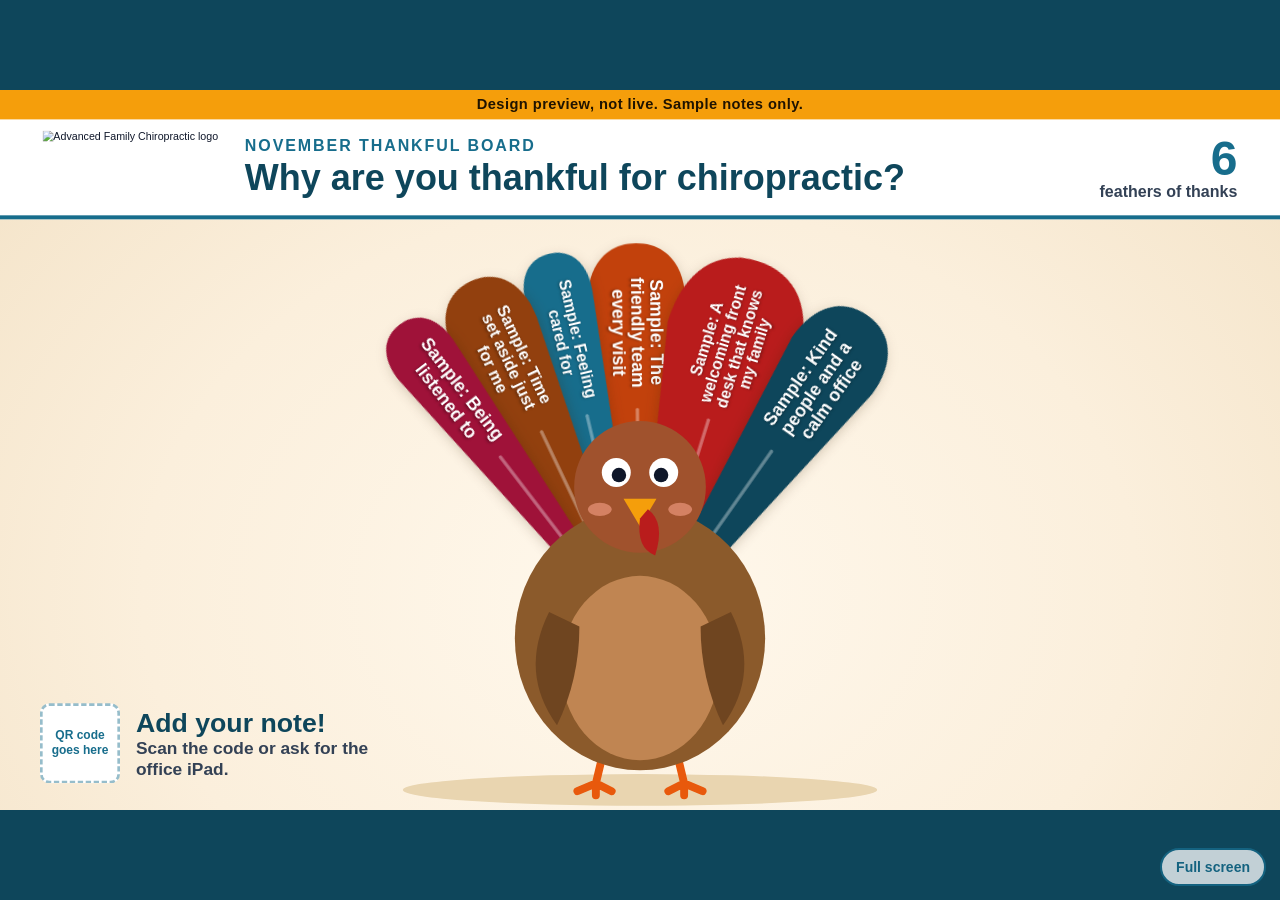
==== commit 6fd170e6: "TV view: shorten the feather shaft so it stops clear of the note text" ====
--- a/tv/index.html
+++ b/tv/index.html
@@ -14,7 +14,7 @@
 #board{position:absolute;left:0;top:0;width:1920px;height:1080px;z-index:1}
 .feather{position:absolute;transform-origin:50% 100%;filter:drop-shadow(0 8px 10px rgba(60,30,0,.24))}
 .feather .vane{position:absolute;left:0;top:0;width:100%;height:100%;overflow:hidden}
-.feather .vane:before{content:"";position:absolute;left:50%;top:8%;bottom:0;width:5px;margin-left:-2.5px;background:rgba(255,255,255,.35);border-radius:3px}
+.feather .vane:before{content:"";position:absolute;left:50%;top:250px;bottom:0;width:5px;margin-left:-2.5px;background:rgba(255,255,255,.35);border-radius:3px}
 .feather .words{position:absolute;left:50%;display:flex;align-items:center;justify-content:center;text-align:center;color:#fff;font:800 26px/1.08 var(--font-heading);text-shadow:0 2px 4px rgba(0,0,0,.35);padding:0}
 .feather .words span{display:block;max-width:100%}
 .feather .words img{max-width:100%;max-height:100%;background:transparent;padding:0;filter:brightness(0) invert(1)}
